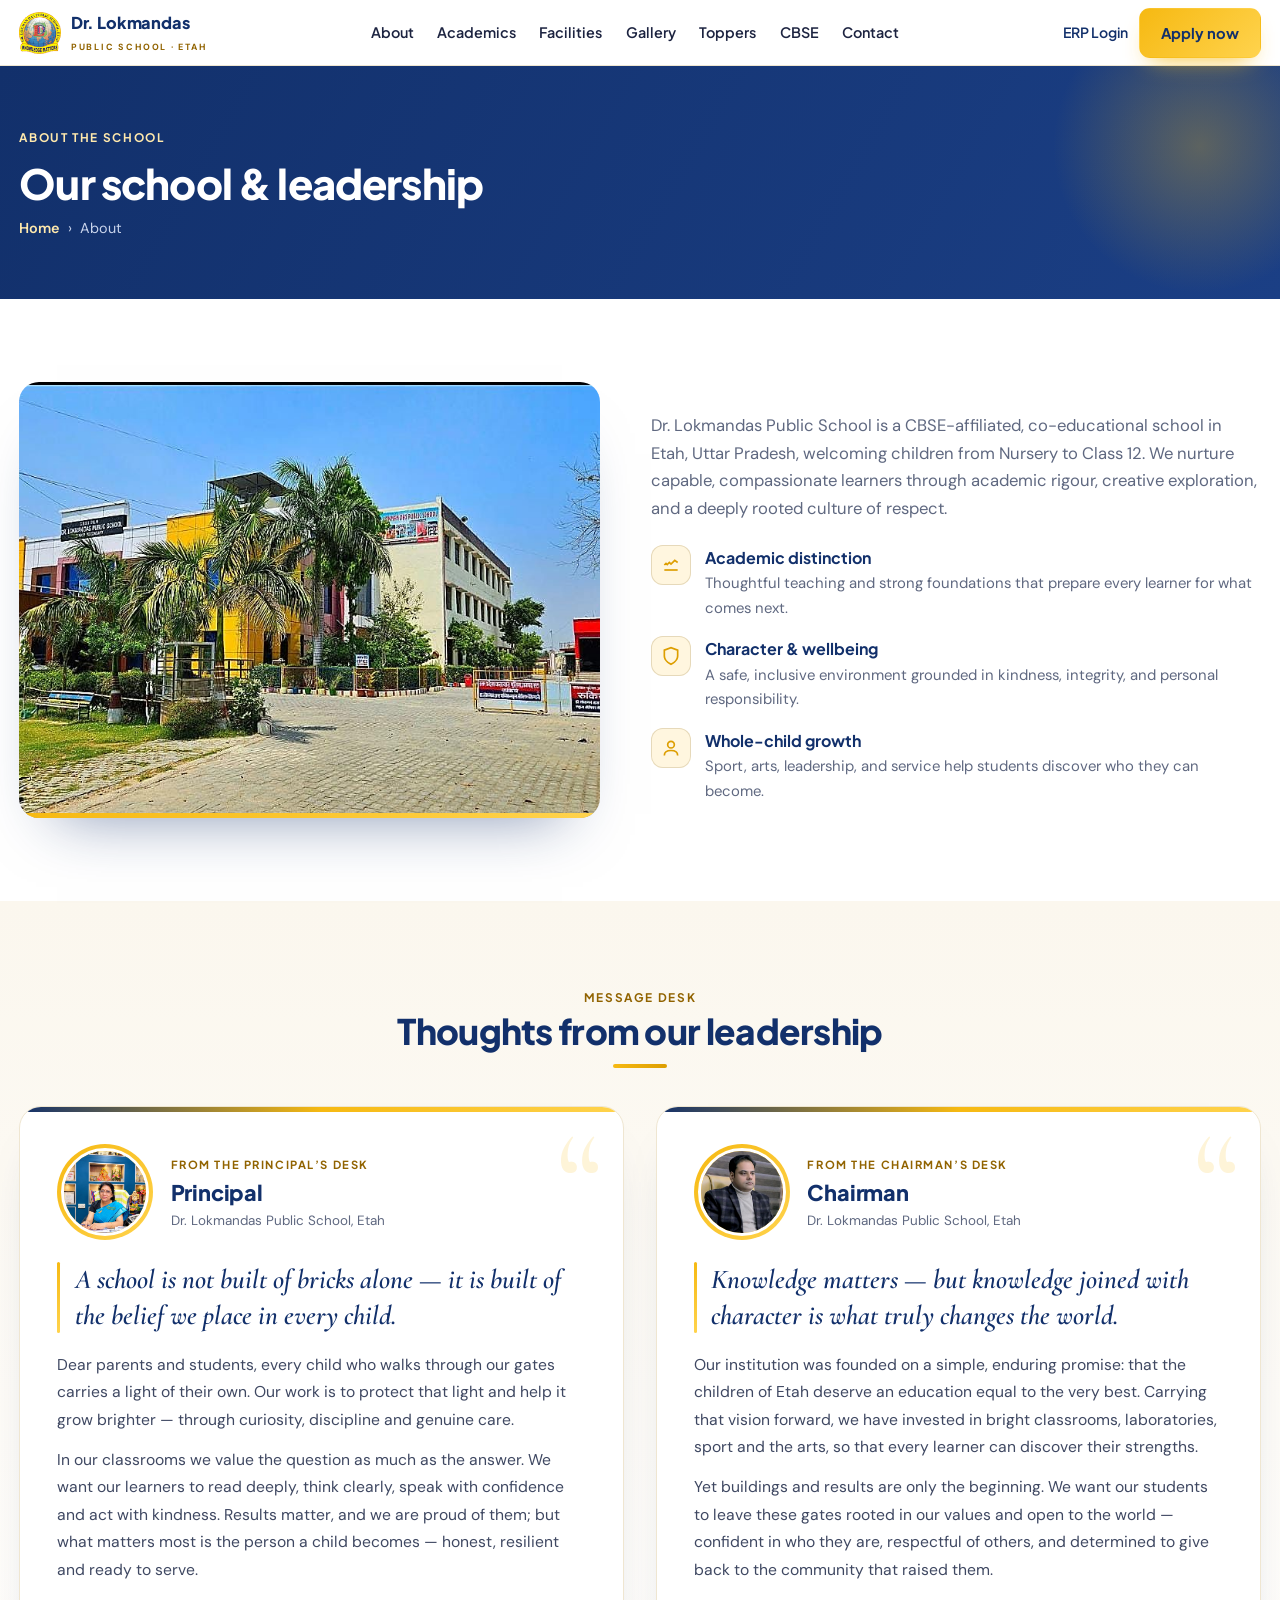
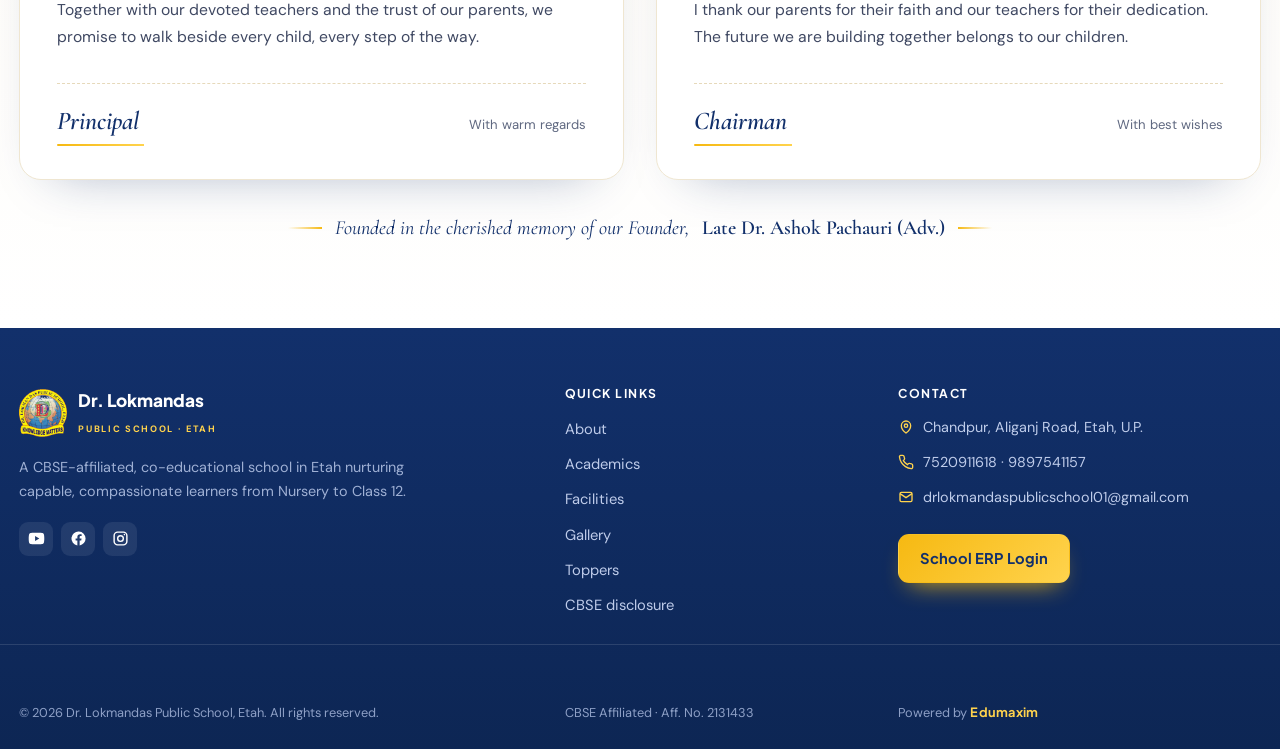
==== about.html @ 958937a0 "Build out the Dr. Lokmandas marketing website Multi-page static site (home, about, academics, facili" ====
<!DOCTYPE html>
<html lang="en">
<head>
<meta charset="UTF-8" />
<meta name="viewport" content="width=device-width, initial-scale=1" />
<title>About | Dr. Lokmandas Public School</title>
<meta name="description" content="Dr. Lokmandas Public School, Etah — a CBSE school (Aff. No. 2131433) from Nursery to Class 12. Admissions open 2026–27." />
<link rel="preconnect" href="https://fonts.googleapis.com" />
<link rel="preconnect" href="https://fonts.gstatic.com" crossorigin />
<link href="https://fonts.googleapis.com/css2?family=Plus+Jakarta+Sans:wght@500;600;700;800&family=DM+Sans:opsz,wght@9..40,400;9..40,500;9..40,600;9..40,700&family=Cormorant+Garamond:ital,wght@0,600;1,500;1,600&display=swap" rel="stylesheet" />
<link rel="stylesheet" href="styles.css" />
</head>
<body>

<header class="nav" id="nav">
  <div class="wrap nav-in">
    <a class="brand" href="index.html">
      <img src="img/crest.png" alt="Dr. Lokmandas Public School crest" />
      <span><b>Dr. Lokmandas</b><small>PUBLIC SCHOOL · ETAH</small></span>
    </a>
    <nav class="menu">
      <a href="about.html">About</a>
      <a href="academics.html">Academics</a>
      <a href="facilities.html">Facilities</a>
      <a href="gallery.html">Gallery</a>
      <a href="toppers.html">Toppers</a>
      <a href="cbse.html">CBSE</a>
      <a href="contact.html">Contact</a>
    </nav>
    <div class="nav-cta">
      <a class="login" href="https://lockmandas-school-erp-web.vercel.app/login" target="_blank" rel="noopener">ERP Login</a>
      <a class="btn btn-gold" href="contact.html">Apply now</a>
      <button class="hamburger" id="burger" aria-label="Open menu" aria-expanded="false"><span></span><span></span><span></span></button>
    </div>
  </div>
</header>

<div class="scrim" id="scrim"></div>
<aside class="drawer" id="drawer" aria-hidden="true">
  <div class="d-head"><span style="font-family:var(--fd);font-weight:800;font-size:1.05rem;color:var(--navy)">Menu</span>
    <button class="d-close" id="dClose" aria-label="Close menu">&times;</button></div>
  <a class="dl" href="about.html">About</a>
  <a class="dl" href="academics.html">Academics</a>
  <a class="dl" href="facilities.html">Facilities</a>
  <a class="dl" href="gallery.html">Gallery</a>
  <a class="dl" href="about.html#messages">Leadership</a>
  <a class="dl" href="toppers.html">Toppers</a>
  <a class="dl" href="cbse.html">CBSE</a>
  <a class="dl" href="contact.html">Contact</a>
  <a class="btn btn-line d-cta" href="https://lockmandas-school-erp-web.vercel.app/login" target="_blank" rel="noopener">ERP Login</a>
  <a class="btn btn-gold d-cta" href="contact.html">Apply for 2026–27</a>
  <div class="social d-social">
    <a href="https://youtube.com/@drlokmandaspublicschool7262" target="_blank" rel="noopener" aria-label="YouTube"><svg viewBox="0 0 24 24" fill="currentColor"><path d="M23 12s0-3.8-.5-5.6a2.9 2.9 0 0 0-2-2C18.7 4 12 4 12 4s-6.7 0-8.5.4a2.9 2.9 0 0 0-2 2C1 8.2 1 12 1 12s0 3.8.5 5.6a2.9 2.9 0 0 0 2 2C5.3 20 12 20 12 20s6.7 0 8.5-.4a2.9 2.9 0 0 0 2-2C23 15.8 23 12 23 12zM10 15.5v-7l6 3.5z"/></svg></a>
    <a href="https://www.facebook.com/share/1CNdkbkCRL/" target="_blank" rel="noopener" aria-label="Facebook"><svg viewBox="0 0 24 24" fill="currentColor"><path d="M22 12a10 10 0 1 0-11.6 9.9v-7H7.9V12h2.5V9.8c0-2.5 1.5-3.9 3.8-3.9 1.1 0 2.2.2 2.2.2v2.5h-1.2c-1.2 0-1.6.75-1.6 1.5V12h2.7l-.4 2.9h-2.3v7A10 10 0 0 0 22 12z"/></svg></a>
    <a href="https://www.instagram.com/dldpsgroup" target="_blank" rel="noopener" aria-label="Instagram"><svg viewBox="0 0 24 24" fill="none" stroke="currentColor" stroke-width="2"><rect x="3" y="3" width="18" height="18" rx="5"/><circle cx="12" cy="12" r="4"/><circle cx="17.5" cy="6.5" r="1.1" fill="currentColor" stroke="none"/></svg></a>
  </div>
</aside>

<main>
  <section class="page-top"><div class="wrap"><span class="eyebrow c">About the school</span><h1>Our school &amp; leadership</h1><p class="crumb"><a href="index.html">Home</a> &nbsp;&rsaquo;&nbsp; About</p></div></section>
  <section class="about" id="about">
  <div class="wrap">
    <div class="about-img reveal"><img src="img/campus-front.jpg" alt="Dr. Lokmandas Public School campus" /></div>
    <div class="reveal">
      <p class="lead">Dr. Lokmandas Public School is a CBSE-affiliated, co-educational school in Etah, Uttar Pradesh, welcoming children from Nursery to Class 12. We nurture capable, compassionate learners through academic rigour, creative exploration, and a deeply rooted culture of respect.</p>
      <div class="pts">
        <div class="pt"><span class="n"><svg viewBox="0 0 24 24" fill="none" stroke="currentColor" stroke-width="2"><path d="m4 12 2-2 1.5 1.5L10 9l2 2 4.5-4.5L20 9"/><path d="M4 18h16"/></svg></span><div><b>Academic distinction</b><p>Thoughtful teaching and strong foundations that prepare every learner for what comes next.</p></div></div>
        <div class="pt"><span class="n"><svg viewBox="0 0 24 24" fill="none" stroke="currentColor" stroke-width="2"><path d="M12 22s8-4 8-10V5l-8-3-8 3v7c0 6 8 10 8 10z"/></svg></span><div><b>Character &amp; wellbeing</b><p>A safe, inclusive environment grounded in kindness, integrity, and personal responsibility.</p></div></div>
        <div class="pt"><span class="n"><svg viewBox="0 0 24 24" fill="none" stroke="currentColor" stroke-width="2"><circle cx="12" cy="8" r="4"/><path d="M4 21c0-4 3.5-6 8-6s8 2 8 6"/></svg></span><div><b>Whole-child growth</b><p>Sport, arts, leadership, and service help students discover who they can become.</p></div></div>
      </div>
    </div>
  </div>
</section>
<section class="leaders" id="messages">
  <div class="wrap">
    <div class="sec-head center reveal">
      <span class="eyebrow c">Message desk</span>
      <h2 class="sec-title">Thoughts from our leadership</h2>
      <div class="rule"></div>
    </div>
    <div class="lgrid">
      <article class="lcard">
        <div class="lhead">
          <div class="lpic"><img src="img/principal.jpg" alt="Principal of Dr. Lokmandas Public School" /></div>
          <div><span class="lrole">From the Principal&rsquo;s desk</span><h3>Principal</h3><small>Dr. Lokmandas Public School, Etah</small></div>
        </div>
        <blockquote class="lthought">A school is not built of bricks alone &mdash; it is built of the belief we place in every child.</blockquote>
        <div class="lbody">
          <p>Dear parents and students, every child who walks through our gates carries a light of their own. Our work is to protect that light and help it grow brighter &mdash; through curiosity, discipline and genuine care.</p>
          <p>In our classrooms we value the question as much as the answer. We want our learners to read deeply, think clearly, speak with confidence and act with kindness. Results matter, and we are proud of them; but what matters most is the person a child becomes &mdash; honest, resilient and ready to serve.</p>
          <p>Together with our devoted teachers and the trust of our parents, we promise to walk beside every child, every step of the way.</p>
        </div>
        <div class="lsign"><span>Principal</span><small>With warm regards</small></div>
      </article>
      <article class="lcard">
        <div class="lhead">
          <div class="lpic"><img src="img/chairman.jpg" alt="Chairman of Dr. Lokmandas Public School" /></div>
          <div><span class="lrole">From the Chairman&rsquo;s desk</span><h3>Chairman</h3><small>Dr. Lokmandas Public School, Etah</small></div>
        </div>
        <blockquote class="lthought">Knowledge matters &mdash; but knowledge joined with character is what truly changes the world.</blockquote>
        <div class="lbody">
          <p>Our institution was founded on a simple, enduring promise: that the children of Etah deserve an education equal to the very best. Carrying that vision forward, we have invested in bright classrooms, laboratories, sport and the arts, so that every learner can discover their strengths.</p>
          <p>Yet buildings and results are only the beginning. We want our students to leave these gates rooted in our values and open to the world &mdash; confident in who they are, respectful of others, and determined to give back to the community that raised them.</p>
          <p>I thank our parents for their faith and our teachers for their dedication. The future we are building together belongs to our children.</p>
        </div>
        <div class="lsign"><span>Chairman</span><small>With best wishes</small></div>
      </article>
    </div>
    <p class="founder reveal"><span class="fdot"></span>Founded in the cherished memory of our Founder, <b>Late Dr. Ashok Pachauri (Adv.)</b><span class="fdot"></span></p>
  </div>
</section>
</main>

<footer class="site">
  <div class="wrap">
    <div class="fb-col">
      <div class="fb"><img src="img/crest.png" alt="" /><div><b>Dr. Lokmandas</b><small>PUBLIC SCHOOL · ETAH</small></div></div>
      <p class="fa">A CBSE-affiliated, co-educational school in Etah nurturing capable, compassionate learners from Nursery to Class 12.</p>
      <div class="social f-social">
        <a href="https://youtube.com/@drlokmandaspublicschool7262" target="_blank" rel="noopener" aria-label="YouTube"><svg viewBox="0 0 24 24" fill="currentColor"><path d="M23 12s0-3.8-.5-5.6a2.9 2.9 0 0 0-2-2C18.7 4 12 4 12 4s-6.7 0-8.5.4a2.9 2.9 0 0 0-2 2C1 8.2 1 12 1 12s0 3.8.5 5.6a2.9 2.9 0 0 0 2 2C5.3 20 12 20 12 20s6.7 0 8.5-.4a2.9 2.9 0 0 0 2-2C23 15.8 23 12 23 12zM10 15.5v-7l6 3.5z"/></svg></a>
        <a href="https://www.facebook.com/share/1CNdkbkCRL/" target="_blank" rel="noopener" aria-label="Facebook"><svg viewBox="0 0 24 24" fill="currentColor"><path d="M22 12a10 10 0 1 0-11.6 9.9v-7H7.9V12h2.5V9.8c0-2.5 1.5-3.9 3.8-3.9 1.1 0 2.2.2 2.2.2v2.5h-1.2c-1.2 0-1.6.75-1.6 1.5V12h2.7l-.4 2.9h-2.3v7A10 10 0 0 0 22 12z"/></svg></a>
        <a href="https://www.instagram.com/dldpsgroup" target="_blank" rel="noopener" aria-label="Instagram"><svg viewBox="0 0 24 24" fill="none" stroke="currentColor" stroke-width="2"><rect x="3" y="3" width="18" height="18" rx="5"/><circle cx="12" cy="12" r="4"/><circle cx="17.5" cy="6.5" r="1.1" fill="currentColor" stroke="none"/></svg></a>
      </div>
    </div>
    <div>
      <h4>Quick links</h4>
      <ul>
        <li><a href="about.html">About</a></li>
        <li><a href="academics.html">Academics</a></li>
        <li><a href="facilities.html">Facilities</a></li>
        <li><a href="gallery.html">Gallery</a></li>
        <li><a href="toppers.html">Toppers</a></li>
        <li><a href="cbse.html">CBSE disclosure</a></li>
      </ul>
    </div>
    <div class="fc">
      <h4>Contact</h4>
      <div><svg viewBox="0 0 24 24" fill="none" stroke="currentColor" stroke-width="2"><path d="M12 21s-7-5.2-7-11a7 7 0 0 1 14 0c0 5.8-7 11-7 11z"/><circle cx="12" cy="10" r="2.5"/></svg><span>Chandpur, Aliganj Road, Etah, U.P.</span></div>
      <div><svg viewBox="0 0 24 24" fill="none" stroke="currentColor" stroke-width="2"><path d="M22 16.9v3a2 2 0 0 1-2.2 2 19.8 19.8 0 0 1-8.6-3 19.5 19.5 0 0 1-6-6 19.8 19.8 0 0 1-3-8.6A2 2 0 0 1 4.1 2h3a2 2 0 0 1 2 1.7c.1 1 .4 1.9.7 2.8a2 2 0 0 1-.5 2.1L8.1 9.9a16 16 0 0 0 6 6l1.3-1.3a2 2 0 0 1 2.1-.4c.9.3 1.8.6 2.8.7a2 2 0 0 1 1.7 2z"/></svg><span>7520911618 · 9897541157</span></div>
      <div><svg viewBox="0 0 24 24" fill="none" stroke="currentColor" stroke-width="2"><rect x="3" y="5" width="18" height="14" rx="2"/><path d="m3 7 9 6 9-6"/></svg><a href="mailto:drlokmandaspublicschool01@gmail.com">drlokmandaspublicschool01@gmail.com</a></div>
      <a class="btn btn-gold" href="https://lockmandas-school-erp-web.vercel.app/login" target="_blank" rel="noopener" style="margin-top:.8rem">School ERP Login</a>
    </div>
  </div>
  <div class="fbot">
    <div class="wrap">
      <span>© 2026 Dr. Lokmandas Public School, Etah. All rights reserved.</span>
      <span>CBSE Affiliated · Aff. No. 2131433</span>
      <span class="powered">Powered by <a href="https://www.edumaxim.com/" target="_blank" rel="noopener"><b>Edumaxim</b></a></span>
    </div>
  </div>
</footer>

<button class="to-top" id="toTop" aria-label="Back to top"><svg viewBox="0 0 24 24" fill="none" stroke="currentColor" stroke-width="2.2"><path d="M12 19V5M6 11l6-6 6 6"/></svg></button>
<script src="script.js" defer></script>
</body>
</html>
---- styles.css ----
:root{
  /* Palette from the school crest: navy ring + golden-yellow banner on white. Accent = gold, anchor = navy. */
  --navy:#12306b;
  --navy-2:#1b3f85;
  --gold:#f6b912;
  --gold-2:#ffd34d;
  --gold-deep:#dd9e00;
  --gold-ink:#916300;
  --ink:#1c2340;
  --muted:#5f6880;
  --cream:#fff6df;
  --cream-2:#fffced;
  --line:#efe6d1;
  --line-2:#e6d9ba;
  --bg:#ffffff;
  --bg-2:#fbf7ee;
  --radius:16px;
  --nav-h:66px;
  --wrap:1440px;
  --fd:"Plus Jakarta Sans",system-ui,sans-serif;
  --fb:"DM Sans",system-ui,sans-serif;
  color-scheme:light;
}
*{box-sizing:border-box}
html{scroll-behavior:smooth;-webkit-text-size-adjust:100%}
body{margin:0;background:var(--bg);color:var(--ink);font-family:var(--fb);font-size:16px;line-height:1.65;-webkit-font-smoothing:antialiased;overflow-x:hidden}
h1,h2,h3,h4{font-family:var(--fd);margin:0;line-height:1.18;font-weight:700;letter-spacing:-.01em}
p{margin:0}
a{color:inherit;text-decoration:none}
img{max-width:100%;display:block}
.wrap{width:min(100% - 2.4rem,var(--wrap));margin-inline:auto}
.eyebrow{display:inline-flex;align-items:center;gap:.5rem;font-family:var(--fd);font-weight:700;font-size:.74rem;letter-spacing:.14em;text-transform:uppercase;color:var(--gold-ink)}
.eyebrow::before{content:"";width:20px;height:3px;background:var(--gold);border-radius:3px}
.eyebrow.c::before{display:none}
.muted{color:var(--muted)}
.btn{display:inline-flex;align-items:center;gap:.5rem;font-family:var(--fd);font-weight:700;font-size:.92rem;padding:.72rem 1.3rem;border-radius:11px;border:1.5px solid transparent;cursor:pointer;transition:transform .16s ease,box-shadow .16s ease,background .16s ease,border-color .16s ease,color .16s ease;white-space:nowrap}
.btn svg{width:1.05em;height:1.05em}
.btn-gold{background:linear-gradient(135deg,var(--gold),var(--gold-2));color:var(--navy);box-shadow:0 12px 24px -12px rgba(246,185,18,.9)}
.btn-gold:hover{transform:translateY(-2px);box-shadow:0 18px 30px -12px rgba(246,185,18,1)}
.btn-navy{background:var(--navy);color:#fff}
.btn-navy:hover{background:var(--navy-2);transform:translateY(-2px)}
.btn-white{background:#fff;color:var(--navy)}
.btn-white:hover{transform:translateY(-2px)}
.btn-ghost{border-color:rgba(255,255,255,.45);color:#fff;background:rgba(18,48,107,.88)}
.btn-ghost:hover{background:var(--navy);border-color:rgba(255,255,255,.75);transform:translateY(-2px)}
.btn-line{border-color:var(--line-2);color:var(--navy)}
.btn-line:hover{border-color:var(--gold-deep);transform:translateY(-2px)}
.sec-title{font-family:var(--fd);font-weight:800;color:var(--navy);font-size:clamp(1.55rem,3vw,2.2rem);letter-spacing:-.02em}
.sec-sub{color:var(--muted);margin-top:.5rem;font-size:1.02rem}
.rule{width:54px;height:4px;background:linear-gradient(90deg,var(--gold),var(--gold-deep));border-radius:3px;margin-top:.75rem}
.sec-head{margin-bottom:2.4rem;max-width:660px}
.sec-head.center{margin-inline:auto;text-align:center}
.sec-head.center .eyebrow{justify-content:center}
.sec-head.center .rule{margin-inline:auto}

/* social icons */
.social{display:inline-flex;gap:.5rem}
.social a{width:34px;height:34px;border-radius:9px;display:grid;place-items:center;transition:.16s}
.social a svg{width:17px;height:17px}

/* ---------- Header ---------- */
header.nav{position:fixed;top:0;left:0;right:0;z-index:70;height:var(--nav-h);background:rgba(255,255,255,.97);backdrop-filter:blur(12px);border-bottom:1px solid var(--line);transition:box-shadow .25s}
header.nav.scrolled{box-shadow:0 10px 30px -22px rgba(18,48,107,.5)}
.nav-in{height:var(--nav-h);display:flex;align-items:center;justify-content:space-between;gap:1rem}
.brand{display:flex;align-items:center;gap:.6rem;min-width:0}
.brand img{width:42px;height:42px;object-fit:contain;flex:none}
.brand b{font-family:var(--fd);font-weight:800;color:var(--navy);font-size:1.02rem;line-height:1.05;letter-spacing:-.01em}
.brand small{display:block;font-size:.56rem;letter-spacing:.2em;color:var(--gold-ink);font-weight:700;margin-top:.15rem}
.menu{display:flex;align-items:center;gap:.1rem}
.menu a{font-family:var(--fd);font-weight:600;font-size:.9rem;color:var(--ink);padding:.5rem .68rem;border-radius:8px;position:relative;transition:color .15s}
.menu a:hover{color:var(--gold-deep)}
.menu a::after{content:"";position:absolute;left:.68rem;right:.68rem;bottom:.34rem;height:2px;background:var(--gold);border-radius:2px;transform:scaleX(0);transform-origin:left;transition:transform .2s}
.menu a:hover::after{transform:scaleX(1)}
.nav-cta{display:flex;align-items:center;gap:.7rem}
.nav-social a{color:var(--navy);background:var(--bg-2)}
.nav-social a:hover{background:var(--gold);color:var(--navy)}
.nav-cta .login{font-family:var(--fd);font-weight:600;font-size:.88rem;color:var(--navy)}
.nav-cta .login:hover{color:var(--gold-deep)}
.hamburger{display:none;flex-direction:column;gap:5px;width:44px;height:44px;border:1px solid var(--line-2);border-radius:11px;background:#fff;cursor:pointer;align-items:center;justify-content:center}
.hamburger span{width:19px;height:2px;background:var(--navy);border-radius:2px;transition:.25s}
.hamburger.open span:nth-child(1){transform:translateY(7px) rotate(45deg)}
.hamburger.open span:nth-child(2){opacity:0}
.hamburger.open span:nth-child(3){transform:translateY(-7px) rotate(-45deg)}
.drawer{position:fixed;inset:0 0 0 auto;width:min(82vw,320px);background:#fff;z-index:90;transform:translateX(100%);transition:transform .3s cubic-bezier(.4,0,.2,1);padding:1.2rem;display:flex;flex-direction:column;gap:.05rem;overflow:auto;border-left:1px solid var(--line)}
.drawer.open{transform:translateX(0)}
.drawer .d-head{display:flex;justify-content:space-between;align-items:center;margin-bottom:1rem}
.drawer a.dl{font-family:var(--fd);font-weight:600;font-size:1.02rem;padding:.8rem .4rem;border-bottom:1px solid var(--line);color:var(--ink)}
.drawer a.d-cta{margin-top:1.1rem;border:none;justify-content:center}
.drawer .d-social{display:flex;gap:.5rem;margin-top:1.2rem}
.drawer .d-social a{width:40px;height:40px;border-radius:10px;background:var(--bg-2);color:var(--navy)}
.drawer .d-social a:hover{background:var(--gold)}
.drawer .d-close{width:40px;height:40px;border-radius:10px;border:1px solid var(--line-2);background:#fff;color:var(--ink);font-size:1.3rem;cursor:pointer}
.scrim{position:fixed;inset:0;background:rgba(10,20,45,.4);z-index:80;opacity:0;pointer-events:none;transition:opacity .3s}
.scrim.open{opacity:1;pointer-events:auto}

/* ---------- Hero ---------- */
.hero{position:relative;height:calc(100svh - var(--nav-h));min-height:580px;margin-top:var(--nav-h);color:#fff;overflow:hidden;display:flex;align-items:center;justify-content:center}
.hero .slide{position:absolute;inset:0;opacity:0;transition:opacity .9s ease}
.hero .slide img{width:100%;height:100%;object-fit:cover;transform:scale(1.06);transition:transform 0s}
.hero .slide.active{opacity:1}
.hero .slide.active img{transform:scale(1);transition:transform 8s ease-out}
.hero::after{content:"";position:absolute;inset:0;background:linear-gradient(180deg,rgba(10,24,58,.48),rgba(10,24,58,.26) 44%,rgba(10,24,58,.64))}
.hero-c{position:relative;z-index:2;text-align:center;padding:1.5rem;max-width:880px}
.hero-c .crest{width:90px;height:90px;margin:0 auto 1.1rem;filter:drop-shadow(0 10px 22px rgba(0,0,0,.5))}
.hero-c .badge{display:inline-flex;align-items:center;gap:.5rem;background:rgba(246,185,18,.22);border:1px solid rgba(255,211,77,.7);color:#ffe9ad;font-family:var(--fd);font-weight:700;font-size:.72rem;letter-spacing:.1em;text-transform:uppercase;padding:.4rem .9rem;border-radius:999px;backdrop-filter:blur(4px)}
.hero-c .badge .dot{width:7px;height:7px;border-radius:50%;background:var(--gold-2);box-shadow:0 0 0 0 rgba(255,211,77,.7);animation:pulse 2s infinite}
@keyframes pulse{0%{box-shadow:0 0 0 0 rgba(255,211,77,.6)}70%{box-shadow:0 0 0 9px rgba(255,211,77,0)}100%{box-shadow:0 0 0 0 rgba(255,211,77,0)}}
.hero-c h1{font-family:var(--fd);font-weight:800;font-size:clamp(1.9rem,4.6vw,3.3rem);letter-spacing:-.025em;margin:1rem auto .4rem;max-width:16ch;text-shadow:0 3px 20px rgba(0,0,0,.45);line-height:1.1}
.hero-c .uline{width:90px;height:4px;background:linear-gradient(90deg,var(--gold),var(--gold-2));border-radius:3px;margin:.1rem auto .9rem;transform-origin:center}
.hero-c .affil{font-size:clamp(.88rem,1.8vw,1.05rem);color:#e7ecf7;font-weight:500;text-shadow:0 2px 10px rgba(0,0,0,.4)}
.hero-c .hero-btns{margin-top:1.6rem;display:flex;gap:.7rem;justify-content:center;flex-wrap:wrap}
.hero-dots{position:absolute;left:0;right:0;bottom:1.3rem;z-index:3;display:flex;gap:.5rem;justify-content:center}
.hero-dots button{width:9px;height:9px;border-radius:50%;border:2px solid rgba(255,255,255,.7);background:transparent;cursor:pointer;padding:0;transition:.2s}
.hero-dots button.active{background:var(--gold);border-color:var(--gold);width:26px;border-radius:999px}
.hero-cue{position:absolute;left:50%;bottom:3rem;transform:translateX(-50%);z-index:3;color:rgba(255,255,255,.85);animation:bob 1.8s ease-in-out infinite}
.hero-cue svg{width:26px;height:26px}
@keyframes bob{0%,100%{transform:translateX(-50%) translateY(0)}50%{transform:translateX(-50%) translateY(8px)}}
/* entrance animation */
.anim{opacity:0}
.hero.in .crest{animation:hpop .8s .05s both cubic-bezier(.2,.9,.25,1)}
.hero.in .badge{animation:hup .6s .35s both ease}
.hero.in h1{animation:hup .75s .5s both cubic-bezier(.2,.8,.2,1)}
.hero.in .uline{animation:hline .7s .9s both ease}
.hero.in .affil{animation:hup .7s 1s both ease}
.hero.in .hero-btns{animation:hup .7s 1.15s both ease}
.hero.in .hero-cue{animation:cueIn .6s 1.5s both ease,bob 1.8s 2.1s ease-in-out infinite}
@keyframes hpop{0%{opacity:0;transform:scale(.55) rotate(-10deg)}60%{transform:scale(1.08) rotate(3deg)}100%{opacity:1;transform:scale(1) rotate(0)}}
@keyframes hup{from{opacity:0;transform:translateY(26px)}to{opacity:1;transform:none}}
@keyframes hline{from{opacity:0;transform:scaleX(0)}to{opacity:1;transform:scaleX(1)}}
@keyframes cueIn{from{opacity:0}to{opacity:.85}}

/* ---------- Quick actions (redesigned) ---------- */
.quick{background:var(--bg-2);border-bottom:1px solid var(--line);padding:clamp(1.8rem,3.5vw,2.8rem) 0}
.qbar{background:#fff;border:1px solid var(--line);border-radius:20px;padding:.5rem;box-shadow:0 24px 50px -38px rgba(18,48,107,.5);display:grid;grid-template-columns:repeat(6,1fr);gap:.4rem;overflow:hidden}
.qa{position:relative;display:flex;flex-direction:column;align-items:center;gap:.7rem;text-align:center;padding:1.5rem .7rem 1.3rem;border-radius:16px;transition:background .18s ease,transform .18s ease}
.qa::after{content:"";position:absolute;left:50%;bottom:.7rem;transform:translateX(-50%) scaleX(0);width:26px;height:3px;border-radius:3px;background:var(--gold);transition:transform .2s ease}
.qa:hover{background:var(--cream-2);transform:translateY(-4px)}
.qa:hover::after{transform:translateX(-50%) scaleX(1)}
.qa .ic{width:54px;height:54px;border-radius:16px;background:var(--cream);color:var(--navy);display:grid;place-items:center;transition:.18s;box-shadow:inset 0 0 0 1px var(--line-2)}
.qa:hover .ic{background:linear-gradient(135deg,var(--gold),var(--gold-2));color:var(--navy);box-shadow:0 10px 20px -10px rgba(246,185,18,.9);transform:scale(1.06)}
.qa .ic svg{width:25px;height:25px}
.qa b{font-family:var(--fd);font-weight:700;font-size:.88rem;color:var(--navy);line-height:1.2}
.qa span{font-size:.74rem;color:var(--muted)}
.qdiv{width:1px;align-self:center;height:54px;background:var(--line)}

/* ---------- Sections ---------- */
section{padding:clamp(3.4rem,6.5vw,5.5rem) 0}
.stats{background:linear-gradient(120deg,var(--navy),var(--navy-2));color:#fff;position:relative;overflow:hidden}
.stats::before{content:"";position:absolute;inset:0;background:radial-gradient(700px 360px at 88% -10%,rgba(246,185,18,.28),transparent 60%)}
.stats .wrap{position:relative;display:grid;grid-template-columns:repeat(4,1fr);gap:1.2rem}
.stat{text-align:center;padding:.8rem}
.stat b{font-family:var(--fd);font-weight:800;font-size:clamp(2rem,5vw,3rem);display:block;line-height:1;font-variant-numeric:tabular-nums;color:var(--gold-2)}
.stat span{display:block;margin-top:.45rem;color:#d7deef;font-size:.92rem}
.stat+.stat{border-left:1px solid rgba(255,255,255,.14)}

/* about */
.about .wrap{display:grid;grid-template-columns:1fr 1.05fr;gap:clamp(1.8rem,4vw,3.6rem);align-items:center}
.about-img{position:relative;border-radius:20px;overflow:hidden;aspect-ratio:4/3;box-shadow:0 34px 60px -38px rgba(18,48,107,.55)}
.about-img img{width:100%;height:100%;object-fit:cover}
.about-img::after{content:"";position:absolute;left:0;bottom:0;width:100%;height:5px;background:linear-gradient(90deg,var(--gold),var(--gold-2))}
.about .lead{color:var(--muted);margin:1rem 0 1.4rem;font-size:1.04rem}
.about .pts{display:grid;gap:1rem}
.about .pt{display:grid;grid-template-columns:auto 1fr;gap:.85rem;align-items:start}
.about .pt .n{width:40px;height:40px;border-radius:12px;background:var(--cream);color:var(--gold-deep);display:grid;place-items:center;flex:none;box-shadow:inset 0 0 0 1px var(--line-2)}
.about .pt .n svg{width:20px;height:20px}
.about .pt b{font-family:var(--fd);color:var(--navy);display:block}
.about .pt p{color:var(--muted);font-size:.93rem}

/* cards (programmes) */
.cards{display:grid;grid-template-columns:repeat(4,1fr);gap:1.2rem}
.pcard{background:#fff;border:1px solid var(--line);border-radius:18px;overflow:hidden;display:flex;flex-direction:column;transition:transform .2s ease,box-shadow .2s ease,border-color .2s ease}
.pcard:hover{transform:translateY(-6px);box-shadow:0 30px 60px -40px rgba(18,48,107,.55);border-color:var(--line-2)}
.pcard .ph{aspect-ratio:4/3;overflow:hidden;position:relative}
.pcard .ph img{width:100%;height:100%;object-fit:cover;transition:transform .5s ease}
.pcard:hover .ph img{transform:scale(1.06)}
.pcard .bd{padding:1.2rem 1.3rem 1.4rem;display:flex;flex-direction:column;gap:.35rem;flex:1}
.pcard .tag{font-family:var(--fd);font-weight:700;font-size:.68rem;letter-spacing:.1em;text-transform:uppercase;color:var(--gold-deep)}
.pcard h3{font-size:1.15rem;color:var(--navy)}
.pcard p{color:var(--muted);font-size:.9rem;flex:1}
.cards.c3{grid-template-columns:repeat(3,1fr)}
.cards.c3 .pcard .tag{color:var(--gold-deep)}
.facilities{background:var(--bg-2);border-top:1px solid var(--line);border-bottom:1px solid var(--line)}
.fgrid{display:grid;grid-template-columns:repeat(4,1fr);gap:1rem}
.fcard{background:#fff;border:1px solid var(--line);border-radius:16px;padding:1.4rem;transition:transform .18s ease,box-shadow .18s ease}
.fcard:hover{transform:translateY(-5px);box-shadow:0 26px 54px -38px rgba(18,48,107,.5)}
.fcard .ic{width:48px;height:48px;border-radius:13px;background:linear-gradient(135deg,var(--gold),var(--gold-2));color:var(--navy);display:grid;place-items:center;margin-bottom:.9rem}
.fcard .ic svg{width:24px;height:24px}
.fcard h3{font-size:1.02rem;color:var(--navy);margin-bottom:.3rem}
.fcard p{font-size:.88rem;color:var(--muted)}

/* gallery */
.gal{display:grid;grid-template-columns:repeat(4,1fr);grid-auto-rows:180px;gap:1rem}
.gal figure{margin:0;border-radius:14px;overflow:hidden;position:relative}
.gal figure img{width:100%;height:100%;object-fit:cover;transition:transform .5s ease}
.gal figure:hover img{transform:scale(1.06)}
.gal figure figcaption{position:absolute;left:.9rem;bottom:.8rem;color:#fff;font-family:var(--fd);font-weight:600;font-size:.86rem;text-shadow:0 1px 10px rgba(0,0,0,.55)}
.gal .big{grid-column:span 2;grid-row:span 2}
.gal .tall{grid-row:span 2}

/* message desk */
.message{background:linear-gradient(130deg,var(--navy),var(--navy-2));color:#fff;position:relative;overflow:hidden}
.message::before{content:"";position:absolute;right:-90px;top:-90px;width:360px;height:360px;border-radius:50%;background:radial-gradient(circle,rgba(246,185,18,.3),transparent 65%)}
.message .wrap{position:relative}
.message .sec-title{color:#fff}
.message .rule{background:linear-gradient(90deg,var(--gold),var(--gold-2))}
.mtabs{display:flex;gap:.6rem;margin:1.3rem 0 1.6rem}
.mtabs button{font-family:var(--fd);font-weight:600;font-size:.88rem;color:#dfe6f4;background:rgba(255,255,255,.1);border:1px solid rgba(255,255,255,.22);border-radius:999px;padding:.55rem 1.2rem;cursor:pointer;transition:.16s}
.mtabs button.active{background:linear-gradient(135deg,var(--gold),var(--gold-2));color:var(--navy);border-color:transparent}
.mpanel{display:none;grid-template-columns:190px 1fr;gap:1.6rem;align-items:center;background:rgba(255,255,255,.07);border:1px solid rgba(255,255,255,.16);border-radius:18px;padding:1.5rem}
.mpanel.active{display:grid}
.mpanel .pic{border-radius:14px;overflow:hidden;aspect-ratio:3/4}
.mpanel .pic img{width:100%;height:100%;object-fit:cover;object-position:top}
.mpanel .q{font-size:1rem;line-height:1.6;color:#eef1fb}
.mpanel .who{margin-top:1rem}
.mpanel .who b{font-family:var(--fd);font-weight:700;display:block;color:var(--gold-2)}
.mpanel .who span{font-size:.85rem;color:#c3cde4}

/* toppers slideshow */
.toppers{background:var(--bg-2);border-top:1px solid var(--line);border-bottom:1px solid var(--line)}
.ttabs{display:flex;gap:.6rem;justify-content:center;flex-wrap:wrap;margin-bottom:2.2rem}
.ttabs button{font-family:var(--fd);font-weight:700;font-size:.92rem;color:var(--navy);background:#fff;border:1px solid var(--line-2);border-radius:999px;padding:.6rem 1.4rem;cursor:pointer;transition:.16s}
.ttabs button.active{background:linear-gradient(135deg,var(--gold),var(--gold-2));color:var(--navy);border-color:transparent;box-shadow:0 12px 24px -14px rgba(246,185,18,.9)}
.tpanel{display:none}
.tpanel.active{display:block}
.tcar{position:relative;max-width:720px;margin-inline:auto}
.tcar-view{overflow:hidden;border-radius:20px;box-shadow:0 30px 60px -40px rgba(18,48,107,.5)}
.tcar-track{display:flex}
.tslide{flex:0 0 100%;box-sizing:border-box;display:flex;flex-direction:column;align-items:center;text-align:center;justify-content:center;background:#fff;border:1px solid var(--line);border-radius:20px;padding:2.8rem 1.6rem}
.tslide .pic{position:relative;width:184px;height:184px;flex:none;border-radius:50%;padding:6px;margin-bottom:1.3rem;background:linear-gradient(135deg,var(--gold),var(--gold-2));box-shadow:0 18px 38px -18px rgba(246,185,18,.85)}
.tslide .pic img{width:100%;height:100%;border-radius:50%;object-fit:cover;aspect-ratio:1/1;border:3px solid #fff}
.tslide .rbadge{position:absolute;bottom:-4px;left:50%;transform:translateX(-50%);display:inline-flex;align-items:center;gap:.35rem;font-family:var(--fd);font-weight:700;font-size:.66rem;letter-spacing:.03em;padding:.3rem .8rem;border-radius:999px;color:#fff;background:var(--navy);white-space:nowrap;box-shadow:0 6px 14px -6px rgba(0,0,0,.45)}
.tslide .rbadge.top{background:linear-gradient(90deg,var(--gold),var(--gold-2));color:var(--navy)}
.tslide .rbadge svg{width:12px;height:12px}
.tslide .info{display:flex;flex-direction:column;align-items:center}
.tslide .crown{display:inline-flex;align-items:center;gap:.45rem;color:var(--gold-deep);font-family:var(--fd);font-weight:700;font-size:.76rem;letter-spacing:.1em;text-transform:uppercase}
.tslide .crown svg{width:18px;height:18px}
.tslide h3{font-size:clamp(1.6rem,3vw,2.2rem);color:var(--navy);margin:.5rem 0 .35rem}
.tslide .pct{font-family:var(--fd);font-weight:800;font-size:clamp(2rem,4.2vw,2.8rem);color:var(--gold-deep);line-height:1}
.tslide .pct small{font-size:.85rem;color:var(--muted);font-weight:500}
.tslide .subj{margin-top:.9rem;align-self:flex-start;display:inline-flex;align-items:center;gap:.5rem;background:var(--cream);color:var(--gold-ink);border-radius:999px;padding:.45rem 1rem;font-size:.85rem;font-weight:600}
.tslide .subj svg{width:15px;height:15px}
.tcar-foot{display:flex;align-items:center;justify-content:center;gap:1.1rem;margin-top:1.4rem}
.tcar-foot .nav{width:48px;height:48px;border-radius:50%;background:#fff;border:1px solid var(--line-2);color:var(--navy);cursor:pointer;display:grid;place-items:center;transition:.16s}
.tcar-foot .nav:hover{background:linear-gradient(135deg,var(--gold),var(--gold-2));color:var(--navy);border-color:transparent;transform:translateY(-2px)}
.tcar-foot .nav svg{width:22px;height:22px}
.tcar-foot .count{font-family:var(--fd);font-weight:700;color:var(--navy);min-width:88px;text-align:center}
.tnote{text-align:center;color:var(--muted);font-size:.86rem;margin-top:1.6rem}
.top-teaser{display:flex;justify-content:center;gap:clamp(1.5rem,5vw,3.5rem);flex-wrap:wrap}
.top-teaser figure{margin:0;display:flex;flex-direction:column;align-items:center;text-align:center}
.top-teaser .av{width:148px;height:148px;border-radius:50%;padding:6px;background:linear-gradient(135deg,var(--gold),var(--gold-2));box-shadow:0 18px 38px -18px rgba(246,185,18,.85);margin-bottom:.9rem}
.top-teaser .av img{width:100%;height:100%;border-radius:50%;object-fit:cover;border:3px solid #fff}
.top-teaser b{font-family:var(--fd);font-weight:700;color:var(--navy);font-size:1.1rem}
.top-teaser .p{font-family:var(--fd);font-weight:800;color:var(--gold-deep);font-size:1.4rem;line-height:1;margin-top:.1rem}
.top-teaser small{color:var(--muted);font-size:.82rem;margin-top:.25rem}
.ctr{text-align:center;margin-top:1.9rem}

/* sub-page header band (e.g. CBSE page) */
.page-top{margin-top:var(--nav-h);background:linear-gradient(120deg,var(--navy),var(--navy-2));color:#fff;position:relative;overflow:hidden;padding:clamp(2.4rem,5vw,3.6rem) 0}
.page-top::before{content:"";position:absolute;right:-80px;top:-80px;width:320px;height:320px;border-radius:50%;background:radial-gradient(circle,rgba(246,185,18,.3),transparent 65%)}
.page-top .wrap{position:relative}
.page-top .eyebrow{color:#ffe9ad}
.page-top .eyebrow::before{background:var(--gold)}
.page-top h1{font-family:var(--fd);font-weight:800;font-size:clamp(1.8rem,4vw,2.6rem);margin-top:.55rem;letter-spacing:-.02em}
.page-top .crumb{margin-top:.6rem;font-size:.9rem;color:#c9d4ec}
.page-top .crumb a{color:#ffe9ad;font-weight:600}
.page-top .crumb a:hover{text-decoration:underline}

/* mandatory public disclosure */
.disclosure{background:var(--bg-2);border-top:1px solid var(--line);border-bottom:1px solid var(--line)}
.disc-card{background:#fff;border:1px solid var(--line);border-radius:18px;padding:1.6rem;box-shadow:0 20px 44px -34px rgba(18,48,107,.4)}
.disc-card>h3{font-family:var(--fd);font-weight:800;color:var(--navy);font-size:1.15rem;margin-bottom:1.2rem;display:flex;align-items:center;gap:.5rem}
.disc-card>h3 svg{width:20px;height:20px;color:var(--gold-deep)}
.disc-info-grid{margin:0;display:grid;grid-template-columns:repeat(auto-fit,minmax(190px,1fr));gap:1.1rem 1.6rem}
.disc-info-grid>div{display:flex;flex-direction:column;gap:.18rem}
.disc-info-grid dt{font-family:var(--fd);font-weight:700;color:var(--muted);font-size:.7rem;letter-spacing:.06em;text-transform:uppercase}
.disc-info-grid dd{margin:0;color:var(--navy);font-weight:600;font-size:.92rem;word-break:break-word}
.disc-docs-title{font-family:var(--fd);font-weight:800;color:var(--navy);font-size:1.3rem;margin:2.4rem 0 1.2rem;display:flex;align-items:center;gap:.5rem}
.disc-docs-title svg{width:22px;height:22px;color:var(--gold-deep)}
.doc-grid{list-style:none;margin:0;padding:0;display:grid;grid-template-columns:repeat(auto-fill,minmax(290px,1fr));gap:.75rem}
.doc-grid a{display:flex;align-items:center;gap:.85rem;padding:.8rem .9rem;border:1px solid var(--line);border-radius:14px;transition:.16s;background:#fff}
.doc-grid a:hover{border-color:var(--gold-deep);box-shadow:0 18px 36px -28px rgba(18,48,107,.55);transform:translateY(-3px)}
.doc-grid .pdf-ic{flex:none;width:42px;height:42px;border-radius:11px;background:var(--cream);color:var(--gold-deep);display:grid;place-items:center;font-family:var(--fd);font-weight:800;font-size:.64rem;box-shadow:inset 0 0 0 1px var(--line-2)}
.doc-grid .doc-name{flex:1;min-width:0}
.doc-grid .doc-name b{display:block;font-family:var(--fd);font-weight:700;color:var(--navy);font-size:.9rem;line-height:1.22}
.doc-grid .doc-name small{display:block;color:var(--muted);font-weight:500;font-size:.73rem;margin-top:.14rem;line-height:1.25}
.doc-grid .go{flex:none;color:var(--gold-deep);display:grid;place-items:center}
.doc-grid .go svg{width:17px;height:17px}
.disc-note{color:var(--muted);font-size:.82rem;margin-top:1.3rem;text-align:center}

/* admissions CTA — gold band */
.cta{background:linear-gradient(120deg,var(--gold),var(--gold-2));color:var(--navy);text-align:center;position:relative;overflow:hidden}
.cta::before{content:"";position:absolute;left:-60px;bottom:-80px;width:280px;height:280px;border-radius:50%;background:radial-gradient(circle,rgba(255,255,255,.3),transparent 65%)}
.cta .wrap{position:relative}
.cta .eyebrow{color:var(--navy)}
.cta .eyebrow::before{background:var(--navy)}
.cta h2{font-family:var(--fd);font-weight:800;font-size:clamp(1.6rem,3.4vw,2.4rem);color:var(--navy)}
.cta p{color:#4a3a06;margin:.6rem auto 1.5rem;max-width:46ch}
.cta .row{display:flex;gap:.7rem;justify-content:center;flex-wrap:wrap}
.cta .btn-outline-navy{border:1.5px solid var(--navy);color:var(--navy);background:transparent}
.cta .btn-outline-navy:hover{background:var(--navy);color:#fff;transform:translateY(-2px)}

/* contact */
.contact .wrap{display:grid;grid-template-columns:1fr 1fr;gap:clamp(2rem,5vw,4rem)}
.cinfo .row{display:flex;gap:1rem;padding:1.2rem 0;border-bottom:1px solid var(--line)}
.cinfo .row:first-of-type{padding-top:0}
.cinfo .ic{width:44px;height:44px;border-radius:12px;background:var(--cream);color:var(--gold-deep);display:grid;place-items:center;flex:none;box-shadow:inset 0 0 0 1px var(--line-2)}
.cinfo .ic svg{width:21px;height:21px}
.cinfo b{font-family:var(--fd);font-weight:700;display:block;font-size:.95rem;color:var(--navy)}
.cinfo p,.cinfo a{color:var(--muted);font-size:.94rem;word-break:break-word}
.cinfo a:hover{color:var(--gold-deep)}
form.enq{background:var(--bg-2);border:1px solid var(--line);border-radius:18px;padding:1.7rem}
form.enq h3{color:var(--navy);font-size:1.2rem;margin-bottom:.3rem}
form.enq p.hint{color:var(--muted);font-size:.9rem;margin-bottom:1.2rem}
.fld{margin-bottom:1rem}
.fld label{display:block;font-family:var(--fd);font-weight:600;font-size:.82rem;color:var(--navy);margin-bottom:.35rem}
.fld input,.fld select,.fld textarea{width:100%;padding:.76rem .9rem;border:1px solid var(--line-2);border-radius:11px;background:#fff;font:inherit;font-size:.94rem;color:var(--ink)}
.fld input:focus,.fld select:focus,.fld textarea:focus{outline:2px solid var(--gold-deep);outline-offset:1px;border-color:var(--gold-deep)}
.fld textarea{min-height:92px;resize:vertical}
.two{display:grid;grid-template-columns:1fr 1fr;gap:1rem}
form.enq .note{display:none;margin-top:1rem;background:var(--cream);border:1px solid var(--line-2);color:var(--gold-ink);border-radius:11px;padding:.9rem 1rem;font-size:.9rem}
form.enq .note.show{display:block}
form.enq .note.ok{background:#e9f7ef;border-color:#bfe4cd;color:#15703f}
form.enq .note.err{background:#fdecec;border-color:#f6c6c6;color:#b02424}

/* footer */
footer.site{background:linear-gradient(180deg,var(--navy),#0d2654);color:#bfccea}
footer.site .wrap{display:grid;grid-template-columns:1.7fr 1fr 1.2fr;gap:2rem;padding:clamp(2.6rem,5vw,3.6rem) 0 1.6rem}
footer .fb{display:flex;gap:.7rem;align-items:center;margin-bottom:1rem}
footer .fb img{width:48px;height:48px;object-fit:contain}
footer .fb b{font-family:var(--fd);font-weight:800;color:#fff;font-size:1.08rem;display:block}
footer .fb small{letter-spacing:.18em;font-size:.58rem;color:var(--gold-2);font-weight:700}
footer .fa{font-size:.9rem;color:#9fb0d4;max-width:40ch}
footer .f-social{margin-top:1.1rem}
footer .f-social a{background:rgba(255,255,255,.08);color:#fff}
footer .f-social a:hover{background:var(--gold);color:var(--navy)}
footer h4{font-family:var(--fd);color:#fff;font-size:.76rem;letter-spacing:.12em;text-transform:uppercase;margin-bottom:1rem}
footer ul{list-style:none;padding:0;margin:0;display:grid;gap:.55rem}
footer ul a{color:#bfccea;font-size:.92rem}
footer ul a:hover{color:var(--gold-2)}
footer .fc div{display:flex;gap:.55rem;margin-bottom:.7rem;font-size:.9rem;align-items:flex-start}
footer .fc svg{width:16px;height:16px;color:var(--gold-2);flex:none;margin-top:.2rem}
.fbot{border-top:1px solid rgba(255,255,255,.12)}
.fbot .wrap{display:flex;justify-content:space-between;gap:1rem;padding:1rem 0;flex-wrap:wrap;font-size:.8rem;color:#8ea0c6}
.to-top{position:fixed;right:18px;bottom:18px;width:46px;height:46px;border-radius:50%;background:linear-gradient(135deg,var(--gold),var(--gold-2));color:var(--navy);border:none;cursor:pointer;display:grid;place-items:center;box-shadow:0 14px 30px -14px rgba(246,185,18,.9);opacity:0;pointer-events:none;transform:translateY(10px);transition:.25s;z-index:60}
.to-top.show{opacity:1;pointer-events:auto;transform:none}
.to-top svg{width:20px;height:20px}

.reveal{opacity:0;transform:translateY(20px);transition:opacity .6s ease,transform .6s ease}
.reveal.in{opacity:1;transform:none}

/* ---------- Popup ---------- */
.pop-scrim{position:fixed;inset:0;background:rgba(8,18,45,.64);z-index:200;display:none;align-items:flex-start;justify-content:center;padding:1.5rem 1rem;overflow:auto}
.pop-scrim.show{display:flex}
.pop{position:relative;width:min(100%,560px);margin:auto;background:#fff;border-radius:20px;overflow:hidden;box-shadow:0 40px 90px -28px rgba(0,0,0,.6);animation:pop .35s ease}
@keyframes pop{from{opacity:0;transform:translateY(22px) scale(.97)}to{opacity:1;transform:none}}
.pop .ptop{background:linear-gradient(110deg,var(--navy),var(--navy-2));color:#fff;padding:1rem 3.1rem 1rem 1.2rem;display:flex;align-items:center;gap:.8rem;border-bottom:3px solid var(--gold)}
.pop .ptop img{width:46px;height:46px;object-fit:contain;background:#fff;border-radius:50%;padding:3px;flex:none}
.pop .ptop b{font-family:var(--fd);font-weight:700;font-size:.98rem;display:block;line-height:1.15}
.pop .ptop span{font-size:.68rem;opacity:.9}
.pop .pclose{position:absolute;top:.55rem;right:.6rem;z-index:5;width:34px;height:34px;border-radius:50%;background:rgba(255,255,255,.22);border:none;color:#fff;font-size:1.4rem;line-height:1;cursor:pointer}
.pop .pclose:hover{background:rgba(255,255,255,.4)}
.pop-view{overflow:hidden}
.pop-track{display:flex;width:200%;transition:transform .35s cubic-bezier(.4,0,.2,1)}
.pop-page{width:50%;padding:1.3rem 1.3rem 1.4rem;text-align:center}
.pop .kick{display:inline-block;background:var(--cream);color:var(--gold-ink);font-family:var(--fd);font-weight:700;font-size:.68rem;letter-spacing:.08em;text-transform:uppercase;padding:.35rem .9rem;border-radius:999px}
.pop h3{font-family:var(--fd);font-weight:800;color:var(--navy);font-size:1.4rem;margin:.6rem 0 .1rem}
.pop .psub{color:var(--muted);font-size:.86rem;margin-bottom:1rem}
.pop .pfeat{display:flex;align-items:center;gap:1rem;text-align:left;border:1px solid var(--line);border-radius:14px;padding:.8rem;background:var(--cream-2)}
.pop .pfeat .pp{width:92px;height:92px;border-radius:50%;flex:none;padding:4px;background:linear-gradient(135deg,var(--gold),var(--gold-2));box-shadow:0 10px 22px -12px rgba(246,185,18,.85)}
.pop .pfeat .pp img{width:100%;height:100%;object-fit:cover;border-radius:50%;border:2px solid #fff}
.pop .pfeat .rk{font-family:var(--fd);font-weight:700;font-size:.66rem;letter-spacing:.06em;text-transform:uppercase;color:var(--gold-deep)}
.pop .pfeat h4{font-family:var(--fd);font-weight:800;color:var(--navy);font-size:1.2rem;margin:.1rem 0}
.pop .pfeat .p{font-family:var(--fd);font-weight:800;color:var(--gold-deep);font-size:1.5rem;line-height:1}
.pop .pfeat .p small{font-size:.72rem;color:var(--muted);font-weight:500}
.pop .pfeat .sj{font-size:.74rem;color:var(--muted);margin-top:.15rem}
.pop .prow{display:grid;grid-template-columns:repeat(3,1fr);gap:.6rem;margin-top:.9rem}
.pop .prow .r{border:1px solid var(--line);border-radius:12px;background:#fff;padding:.7rem .4rem;text-align:center}
.pop .prow .r .ph{width:64px;height:64px;border-radius:50%;overflow:hidden;margin:0 auto .5rem;padding:3px;background:linear-gradient(135deg,var(--gold),var(--gold-2))}
.pop .prow .r .ph img{width:100%;height:100%;object-fit:cover;border-radius:50%;border:2px solid #fff}
.pop .prow .r .nm{padding:0 .2rem}
.pop .prow .r .nm b{font-family:var(--fd);font-weight:600;font-size:.72rem;color:var(--navy);display:block;line-height:1.15}
.pop .prow .r .nm .p{font-family:var(--fd);font-weight:800;font-size:.84rem;color:var(--gold-deep)}
.pop-foot{display:flex;align-items:center;justify-content:space-between;gap:.8rem;padding:1rem 1.3rem 1.3rem;border-top:1px solid var(--line);flex-wrap:wrap}
.pop-dots{display:flex;gap:.4rem}
.pop-dots button{width:8px;height:8px;border-radius:50%;border:none;background:var(--line-2);cursor:pointer;padding:0;transition:.2s}
.pop-dots button.active{background:var(--gold-deep);width:22px;border-radius:999px}
.pop-foot .pf-acts{display:flex;gap:.5rem;flex-wrap:wrap}

/* ---------- Responsive ---------- */
@media(max-width:1040px){
  .menu,.nav-cta .login,.nav-social{display:none}
  .hamburger{display:flex}
  .qbar{grid-template-columns:repeat(3,1fr)}
  .cards,.fgrid,.cards.c3{grid-template-columns:repeat(2,1fr)}
  .gal{grid-template-columns:repeat(2,1fr)}
}
@media(max-width:820px){
  .about .wrap,.contact .wrap{grid-template-columns:1fr}
  .about-img{order:-1}
  .mpanel{grid-template-columns:1fr}
  .mpanel .pic{max-width:180px}
  .stats .wrap{grid-template-columns:repeat(2,1fr);gap:0}
  .stat:nth-child(3),.stat:nth-child(4){border-top:1px solid rgba(255,255,255,.14)}
  .stat:nth-child(3){border-left:none}
  footer.site .wrap{grid-template-columns:1fr 1fr}
  footer .fb-col{grid-column:1 / -1}
}
@media(max-width:560px){
  .nav-cta .btn-gold{display:none}
  .brand b{white-space:nowrap;font-size:1rem}
  .brand small{font-size:.52rem}
  .qbar{grid-template-columns:repeat(2,1fr);border-radius:18px}
  .cards,.fgrid,.gal,.cards.c3{grid-template-columns:1fr}
  .tslide{padding:2.2rem 1.2rem}
  .tslide .pic{width:150px;height:150px}
  .gal{grid-auto-rows:210px}
  .gal .big{grid-column:span 1;grid-row:span 1}
  .gal .tall{grid-row:span 1}
  .two{grid-template-columns:1fr}
  .cta .row{flex-direction:column}
}
@media (prefers-reduced-motion:reduce){
  html{scroll-behavior:auto}
  .reveal{opacity:1;transform:none;transition:none}
  /* keep the hero name/logo entrance and the slideshow; drop only the looping/zoom motion */
  .hero .slide.active img{transform:none;transition:none}
  .hero-c .badge .dot{animation:none}
  .hero-cue{display:none}
}

/* ---------- Leadership (elegant) ---------- */
.leaders{background:linear-gradient(180deg,var(--bg-2),#fff)}
.lgrid{display:grid;grid-template-columns:1fr 1fr;gap:clamp(1.2rem,2.5vw,2rem);margin-top:.6rem}
.lcard{display:flex;flex-direction:column;position:relative;background:#fff;border:1px solid var(--line);border-radius:22px;padding:clamp(1.5rem,3vw,2.3rem);box-shadow:0 24px 50px -34px rgba(18,48,107,.4);overflow:hidden}
.lcard::before{content:"";position:absolute;inset:0 0 auto 0;height:5px;background:linear-gradient(90deg,var(--navy),var(--gold),var(--gold-2))}
.lcard::after{content:"\201C";position:absolute;right:1.2rem;top:.2rem;font-family:"Cormorant Garamond",serif;font-size:9rem;line-height:1;color:var(--gold);opacity:.16;pointer-events:none}
.lhead{display:flex;align-items:center;gap:1.1rem}
.lpic{flex:none;width:96px;height:96px;border-radius:50%;padding:4px;background:linear-gradient(135deg,var(--gold),var(--gold-2))}
.lpic img{width:100%;height:100%;border-radius:50%;object-fit:cover;object-position:top;border:3px solid #fff}
.lrole{font-family:var(--fd);font-size:.7rem;font-weight:700;letter-spacing:.14em;text-transform:uppercase;color:var(--gold-ink)}
.lhead h3{font-family:var(--fd);font-weight:800;color:var(--navy);font-size:1.35rem;margin:.15rem 0 .1rem}
.lhead small{color:var(--muted);font-size:.84rem}
.lthought{position:relative;margin:1.4rem 0 1.1rem;padding:0 0 0 1.1rem;font-family:"Cormorant Garamond",Georgia,serif;font-style:italic;font-weight:600;font-size:clamp(1.35rem,2.2vw,1.7rem);line-height:1.3;color:var(--navy)}
.lbody{margin-bottom:1.2rem}
.lbody p{color:#3f4862;font-size:.98rem;line-height:1.75;margin:0 0 .8rem}
.lsign{margin-top:auto;padding-top:1rem;border-top:1px dashed var(--line-2);display:flex;align-items:baseline;justify-content:space-between;gap:1rem}
.lsign span{font-family:"Cormorant Garamond",Georgia,serif;font-style:italic;font-weight:600;font-size:1.6rem;color:var(--navy)}
.lsign small{color:var(--muted);font-size:.82rem}
.founder{margin:2rem auto 0;display:flex;align-items:center;justify-content:center;gap:.8rem;flex-wrap:wrap;text-align:center;font-family:"Cormorant Garamond",Georgia,serif;font-style:italic;font-size:1.25rem;color:var(--navy)}
.founder b{font-style:normal;font-weight:600}
.founder .fdot{width:34px;height:2px;background:linear-gradient(90deg,transparent,var(--gold))}
.founder .fdot:last-child{background:linear-gradient(90deg,var(--gold),transparent)}

/* ---------- Gallery page: filters + masonry + lightbox ---------- */
.gfilter{display:flex;flex-wrap:wrap;gap:.5rem;justify-content:center;margin-bottom:1.8rem}
.gfilter button{font-family:var(--fd);font-weight:600;font-size:.86rem;color:var(--navy);background:#fff;border:1px solid var(--line-2);border-radius:999px;padding:.5rem 1.1rem;cursor:pointer;transition:.16s}
.gfilter button:hover{border-color:var(--gold-deep)}
.gfilter button.active{background:linear-gradient(135deg,var(--gold),var(--gold-2));border-color:transparent}
.mgal{columns:4 260px;column-gap:1rem}
.mgal figure{break-inside:avoid;margin:0 0 1rem;border-radius:14px;overflow:hidden;position:relative;cursor:zoom-in;background:var(--bg-2)}
.mgal figure img{width:100%;height:auto;transition:transform .5s ease}
.mgal figure:hover img{transform:scale(1.05)}
.mgal figure::after{content:"";position:absolute;inset:auto 0 0 0;height:55%;background:linear-gradient(transparent,rgba(10,24,58,.7));pointer-events:none}
.mgal figcaption{position:absolute;left:.9rem;right:.9rem;bottom:.75rem;z-index:1;color:#fff;font-family:var(--fd);font-weight:600;font-size:.88rem}
.mgal figure.hide{display:none}
.lb{position:fixed;inset:0;z-index:120;background:rgba(6,14,34,.92);display:flex;align-items:center;justify-content:center;opacity:0;pointer-events:none;transition:opacity .25s}
.lb.show{opacity:1;pointer-events:auto}
.lb figure{margin:0;max-width:min(92vw,1200px);text-align:center}
.lb img{max-width:100%;max-height:80vh;border-radius:12px;margin:auto}
.lb figcaption{color:#fff;font-family:var(--fd);font-weight:600;margin-top:.8rem}
.lb-x,.lb-nav{position:absolute;border:0;cursor:pointer;color:#fff;background:rgba(255,255,255,.12);border-radius:50%;width:48px;height:48px;font-size:1.8rem;line-height:1;display:flex;align-items:center;justify-content:center}
.lb-x:hover,.lb-nav:hover{background:var(--gold);color:var(--navy)}
.lb-x{top:1.2rem;right:1.2rem}
.lb-p{left:1.2rem;top:50%;transform:translateY(-50%)}
.lb-n{right:1.2rem;top:50%;transform:translateY(-50%)}

/* ---------- Footer: powered by ---------- */
.fbot .powered a{color:#fff}
.fbot .powered b{color:var(--gold-2);font-family:var(--fd);letter-spacing:.02em}
.fbot .powered a:hover b{text-decoration:underline}

@media (max-width:900px){.lgrid{grid-template-columns:1fr}}
@media (max-width:560px){.lhead{flex-direction:column;align-items:flex-start}.lb-nav{width:40px;height:40px}.mgal{columns:2 150px}}

/* ---------- Leadership: animated entrance ---------- */
.lcard{--d:0s;opacity:0;transform:translateX(-70px) rotate(-1.5deg);transition:opacity .9s var(--d) ease,transform 1.1s var(--d) cubic-bezier(.2,.8,.2,1),box-shadow .4s ease}
.lcard:nth-child(2){--d:.25s;transform:translateX(70px) rotate(1.5deg)}
.lcard.in{opacity:1;transform:none}
.lcard:hover{box-shadow:0 34px 60px -30px rgba(18,48,107,.5)}
.lcard::before{transform:scaleX(0);transform-origin:left;transition:transform 1.2s calc(var(--d) + .35s) cubic-bezier(.2,.8,.2,1)}
.lcard.in::before{transform:scaleX(1)}
.lcard::after{opacity:0;transform:translateY(-14px) scale(.7);transition:opacity .8s calc(var(--d) + .5s),transform .8s calc(var(--d) + .5s) cubic-bezier(.2,.9,.25,1.3)}
.lcard.in::after{opacity:.16;transform:none;animation:qfloat 5s calc(var(--d) + 1.4s) ease-in-out infinite}
@keyframes qfloat{0%,100%{transform:translateY(0) rotate(0)}50%{transform:translateY(-8px) rotate(-4deg)}}
/* portrait: pop in + glowing ring */
.lpic{position:relative;transform:scale(.4) rotate(-25deg);opacity:0;transition:transform .9s calc(var(--d) + .35s) cubic-bezier(.2,.9,.25,1.35),opacity .5s calc(var(--d) + .35s)}
.lcard.in .lpic{transform:none;opacity:1}
.lpic::after{content:"";position:absolute;inset:-6px;border-radius:50%;border:2px solid var(--gold);opacity:0}
.lcard.in .lpic::after{animation:ring 2.6s calc(var(--d) + 1.3s) ease-out infinite}
@keyframes ring{0%{transform:scale(.92);opacity:.85}100%{transform:scale(1.3);opacity:0}}
.lhead > div:last-child > *{opacity:0;transform:translateX(16px);transition:opacity .6s,transform .6s cubic-bezier(.2,.8,.2,1)}
.lcard.in .lhead > div:last-child > *{opacity:1;transform:none}
.lcard.in .lhead .lrole{transition-delay:calc(var(--d) + .55s)}
.lcard.in .lhead h3{transition-delay:calc(var(--d) + .65s)}
.lcard.in .lhead small{transition-delay:calc(var(--d) + .75s)}
/* the thought: gold bar grows, then words appear one by one */
.lthought::before{content:"";position:absolute;left:0;top:0;bottom:0;width:3px;border-radius:3px;background:linear-gradient(var(--gold),var(--gold-2));transform:scaleY(0);transform-origin:top;transition:transform .8s calc(var(--d) + .8s) ease}
.lcard.in .lthought::before{transform:scaleY(1)}
.lthought .w{display:inline-block;opacity:0;transform:translateY(14px);filter:blur(5px)}
.lcard.in .lthought .w{animation:wIn .55s calc(var(--d) + .95s + var(--i) * .07s) forwards cubic-bezier(.2,.8,.2,1)}
@keyframes wIn{to{opacity:1;transform:none;filter:blur(0)}}
/* message paragraphs rise in, then the signature is "written" */
.lbody p{opacity:0;transform:translateY(18px);transition:opacity .8s,transform .8s cubic-bezier(.2,.8,.2,1)}
.lcard.in .lbody p{opacity:1;transform:none}
.lcard.in .lbody p:nth-child(1){transition-delay:calc(var(--d) + var(--qd,2s))}
.lcard.in .lbody p:nth-child(2){transition-delay:calc(var(--d) + var(--qd,2s) + .3s)}
.lcard.in .lbody p:nth-child(3){transition-delay:calc(var(--d) + var(--qd,2s) + .6s)}
.lsign{border-top-color:transparent;position:relative}
.lsign::before{content:"";position:absolute;left:0;right:0;top:-1px;border-top:1px dashed var(--line-2);transform:scaleX(0);transform-origin:left;transition:transform 1s calc(var(--d) + var(--qd,2s) + .9s)}
.lcard.in .lsign::before{transform:scaleX(1)}
.lsign span{position:relative;clip-path:inset(-10% 100% -30% 0)}
.lcard.in .lsign span{animation:write 1.5s calc(var(--d) + var(--qd,2s) + 1.2s) forwards ease-in-out}
@keyframes write{to{clip-path:inset(-10% -5% -30% 0)}}
.lsign span::after{content:"";position:absolute;left:0;right:-6px;bottom:-4px;height:2px;border-radius:2px;background:linear-gradient(90deg,var(--gold),var(--gold-2));transform:scaleX(0);transform-origin:left}
.lcard.in .lsign span::after{animation:swoosh .7s calc(var(--d) + var(--qd,2s) + 2.5s) forwards ease-out}
@keyframes swoosh{to{transform:scaleX(1)}}
.lsign small{opacity:0;transition:opacity .8s}
.lcard.in .lsign small{opacity:1;transition-delay:calc(var(--d) + var(--qd,2s) + 2.4s)}
/* founder line: gold rules draw outward */
.founder .fdot{transform:scaleX(0);transition:transform 1s .3s ease}
.founder .fdot:first-child{transform-origin:right}
.founder .fdot:last-child{transform-origin:left}
.founder.in .fdot{transform:scaleX(1)}
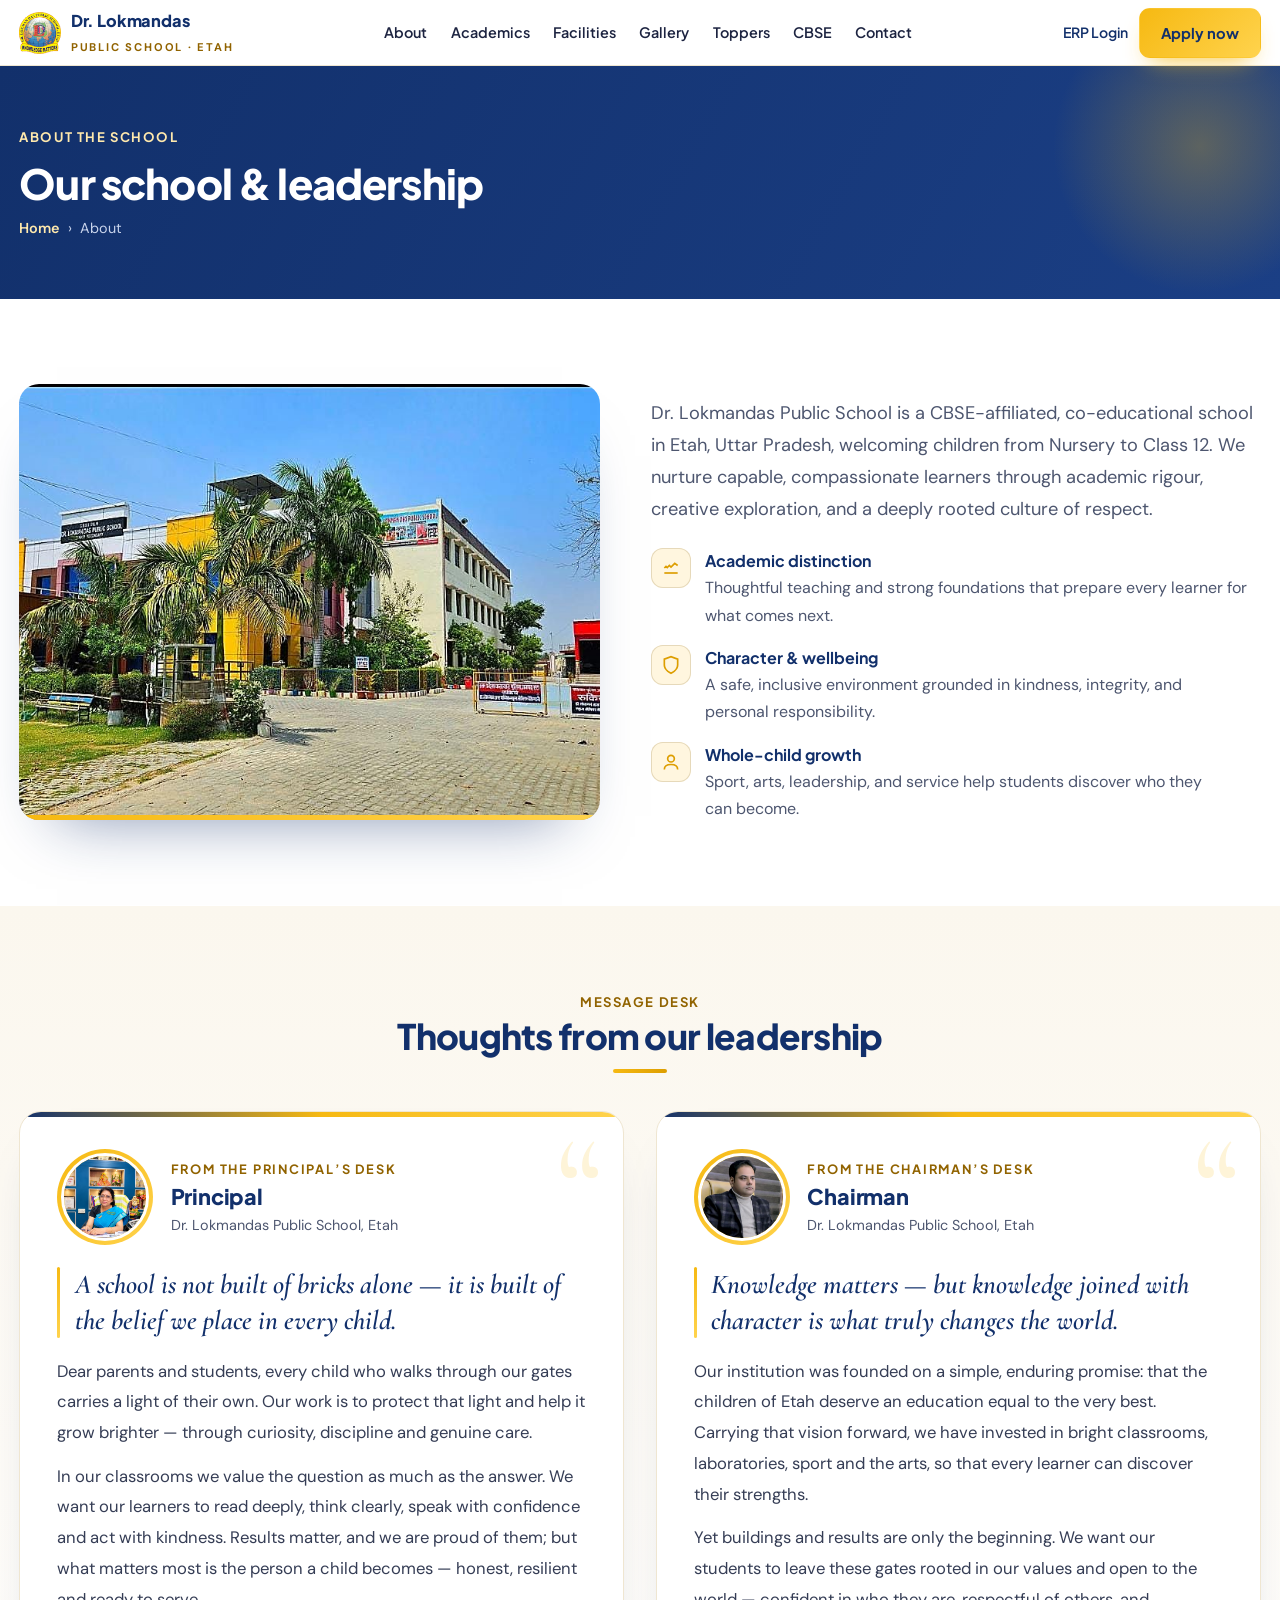
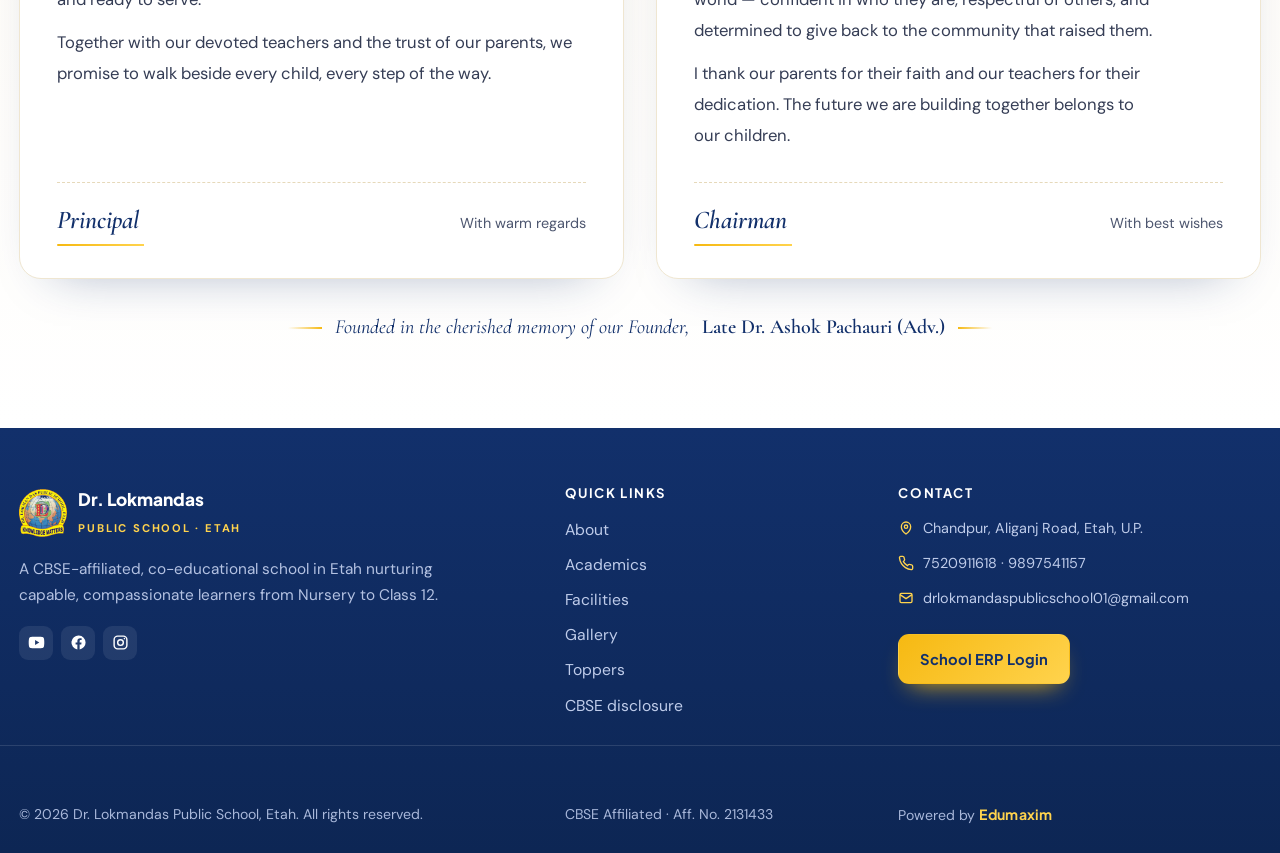
==== commit 570e2a07: "Add school favicon and send enquiries to the school Gmail - Favicon set (ico, 32px, 192px, Apple tou" ====
--- a/about.html
+++ b/about.html
@@ -8,6 +8,11 @@
 <link rel="preconnect" href="https://fonts.googleapis.com" />
 <link rel="preconnect" href="https://fonts.gstatic.com" crossorigin />
 <link href="https://fonts.googleapis.com/css2?family=Plus+Jakarta+Sans:wght@500;600;700;800&family=DM+Sans:opsz,wght@9..40,400;9..40,500;9..40,600;9..40,700&family=Cormorant+Garamond:ital,wght@0,600;1,500;1,600&display=swap" rel="stylesheet" />
+<link rel="icon" href="favicon.ico" sizes="any" />
+<link rel="icon" type="image/png" sizes="32x32" href="img/favicon-32.png" />
+<link rel="icon" type="image/png" sizes="192x192" href="img/favicon-192.png" />
+<link rel="apple-touch-icon" href="img/apple-touch-icon.png" />
+<meta name="theme-color" content="#12306b" />
 <link rel="stylesheet" href="styles.css" />
 </head>
 <body>
--- a/styles.css
+++ b/styles.css
@@ -531,3 +531,74 @@
 .founder .fdot:first-child{transform-origin:right}
 .founder .fdot:last-child{transform-origin:left}
 .founder.in .fdot{transform:scaleX(1)}
+
+/* =====================================================================
+   Readability pass: bigger small text, stronger contrast, shorter lines.
+   Kept together here so it is easy to tune. (Overrides earlier rules.)
+   ===================================================================== */
+:root{
+  --muted:#4d566f;          /* body/secondary text: darker grey, ~7:1 on white  */
+  --gold-text:#916300;      /* small gold text on white: 5.3:1 (passes AA)       */
+  --gold-num:#b07a00;       /* big gold numbers on white: 3.7:1 (AA for large)   */
+}
+h1,h2,h3{text-wrap:balance}
+p{text-wrap:pretty}
+
+/* section labels and tags */
+.eyebrow{font-size:.82rem;letter-spacing:.12em}
+.sec-sub{font-size:1.1rem;line-height:1.7}
+.pcard .tag,.cards.c3 .pcard .tag{font-size:.76rem;color:var(--gold-text)}
+
+/* header + footer brand line ("PUBLIC SCHOOL · ETAH") */
+.brand small{font-size:.7rem;letter-spacing:.16em}
+footer .fb small{font-size:.7rem;letter-spacing:.16em}
+
+/* hero text over photos */
+.hero::after{background:linear-gradient(180deg,rgba(10,24,58,.5),rgba(10,24,58,.4) 44%,rgba(10,24,58,.66))}
+.hero-c h1{text-shadow:0 3px 24px rgba(0,0,0,.55)}
+.hero-c .badge{font-size:.8rem;background:rgba(18,48,107,.6);color:#ffe7a3}
+.hero-c .affil{color:#fff;font-weight:600;font-size:clamp(.95rem,1.8vw,1.1rem);text-shadow:0 2px 14px rgba(0,0,0,.65)}
+
+/* body copy: slightly larger, easier line spacing, comfortable line length */
+.about .lead{font-size:1.14rem;line-height:1.75;max-width:62ch}
+.about .pt p{font-size:1rem;line-height:1.7}
+.pcard p{font-size:1rem;line-height:1.65}
+.fcard p{font-size:.98rem;line-height:1.65}
+.lbody p{font-size:1.04rem;line-height:1.85;color:#353d55}
+.lhead small,.lsign small{font-size:.9rem}
+.lrole{font-size:.8rem}
+
+/* quick-action strip + stats */
+.qa b{font-size:1rem}
+.qa span{font-size:.86rem}
+.stat span{font-size:1rem;color:#e6ebf7}
+
+/* gallery captions: dark fade behind the text */
+.gal figure::after{content:"";position:absolute;inset:auto 0 0 0;height:55%;background:linear-gradient(transparent,rgba(10,24,58,.72));pointer-events:none}
+.gal figure figcaption{z-index:1;font-size:.95rem}
+.mgal figcaption{font-size:.95rem}
+.gfilter button{font-size:.92rem}
+
+/* toppers */
+.tslide .crown{font-size:.84rem;color:var(--gold-text)}
+.tslide .pct,.top-teaser .p,.pop .pfeat .p,.pop .prow .r .nm .p{color:var(--gold-num)}
+.tslide .rbadge{font-size:.76rem}
+.tslide .subj{font-size:.9rem}
+.top-teaser small{font-size:.9rem}
+.tnote{font-size:.95rem;max-width:70ch;margin-left:auto;margin-right:auto}
+
+/* CBSE disclosure */
+.disc-info-grid dt{font-size:.78rem}
+.doc-grid .pdf-ic{font-size:.72rem;color:var(--gold-text)}
+.doc-grid .doc-name b{font-size:.96rem}
+.doc-grid .doc-name small{font-size:.82rem}
+.disc-note{font-size:.92rem;max-width:70ch;margin-left:auto;margin-right:auto}
+
+/* forms */
+.fld label{font-size:.9rem}
+
+/* footer */
+footer .fa{font-size:.96rem;line-height:1.7;color:#b4c2e2}
+footer h4{font-size:.82rem}
+footer ul a{font-size:.98rem}
+.fbot .wrap{font-size:.88rem;color:#a9b8da}
